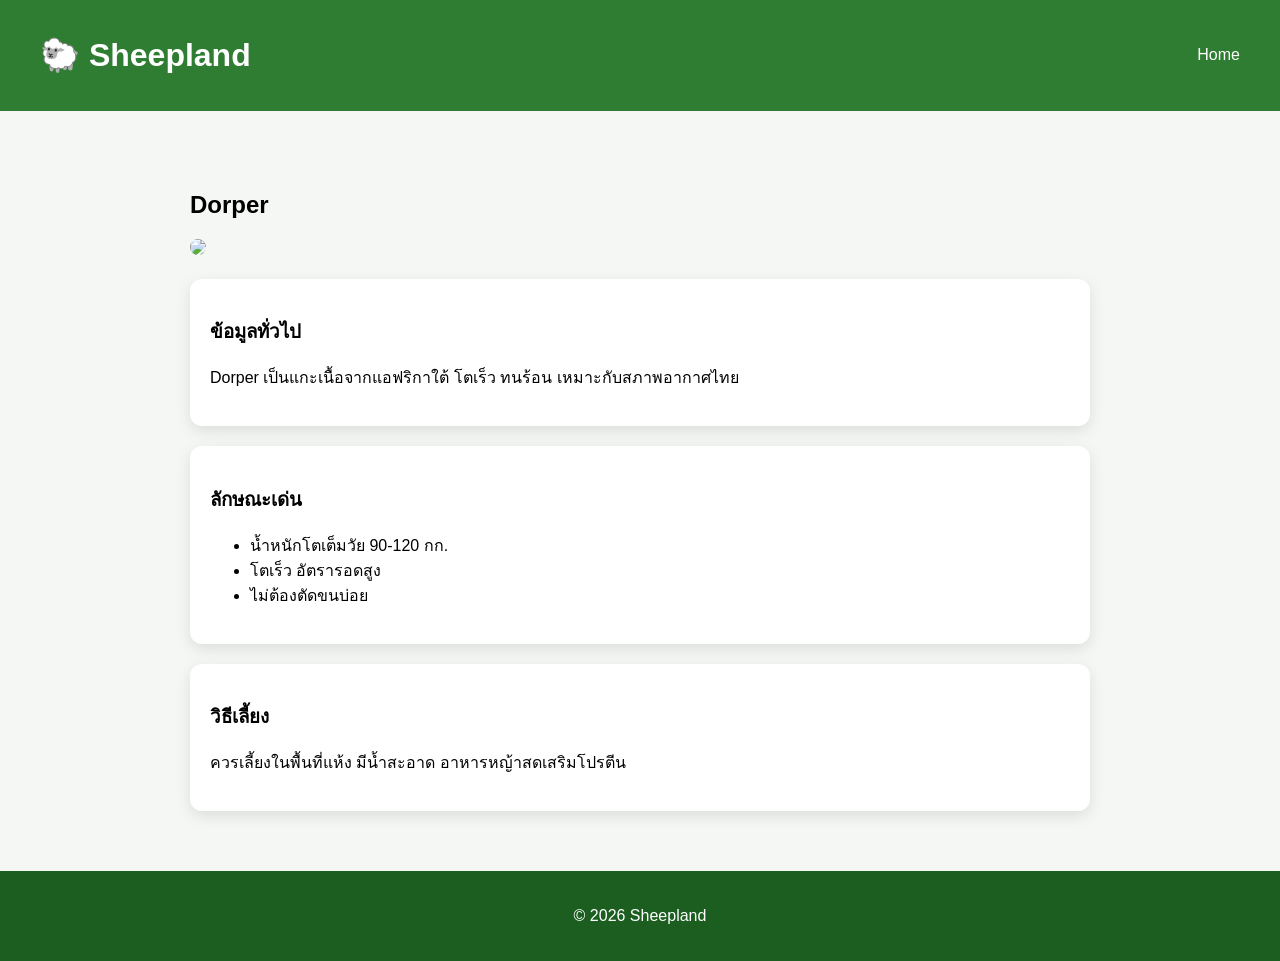
==== dorper.html @ 26e17f70 "first commit" ====
<!DOCTYPE html>
<html lang="th">
<head>
    <meta charset="UTF-8">
    <title>Dorper - Sheepland</title>
    <link rel="stylesheet" href="sheep.css">
</head>
<body>

<header>
    <h1>🐑 Sheepland</h1>
    <nav>
        <a href="index.html">Home</a>
    </nav>
</header>

<section class="detail">
    <h2>Dorper</h2>
    <img src="images/dorper.jpg" class="detail-img">

    <div class="detail-card">
        <h3>ข้อมูลทั่วไป</h3>
        <p>Dorper เป็นแกะเนื้อจากแอฟริกาใต้ โตเร็ว ทนร้อน เหมาะกับสภาพอากาศไทย</p>
    </div>

    <div class="detail-card">
        <h3>ลักษณะเด่น</h3>
        <ul>
            <li>น้ำหนักโตเต็มวัย 90-120 กก.</li>
            <li>โตเร็ว อัตรารอดสูง</li>
            <li>ไม่ต้องตัดขนบ่อย</li>
        </ul>
    </div>

    <div class="detail-card">
        <h3>วิธีเลี้ยง</h3>
        <p>ควรเลี้ยงในพื้นที่แห้ง มีน้ำสะอาด อาหารหญ้าสดเสริมโปรตีน</p>
    </div>
</section>

<footer>
    <p>© 2026 Sheepland</p>
</footer>

</body>
</html>
---- sheep.css ----
body {
    margin: 0;
    font-family: Arial, sans-serif;
    background: #f4f7f3;
}

header {
    background: #2e7d32;
    color: white;
    padding: 15px 40px;
    display: flex;
    justify-content: space-between;
    align-items: center;
}

nav a {
    color: white;
    margin-left: 20px;
    text-decoration: none;
}

nav a:hover {
    text-decoration: underline;
}

.hero {
    text-align: center;
    padding: 80px 20px;
    background: linear-gradient(to right, #81c784, #66bb6a);
    color: white;
}

.note {
    margin-top: 10px;
    font-size: 14px;
    color: #ffe;
}

.breeds {
    padding: 60px 20px;
    text-align: center;
}

.card-container {
    display: flex;
    justify-content: center;
    gap: 30px;
    flex-wrap: wrap;
}

.card {
    background: white;
    width: 280px;
    border-radius: 12px;
    box-shadow: 0 8px 20px rgba(0,0,0,0.1);
    overflow: hidden;
    transition: 0.3s;
}

.card:hover {
    transform: translateY(-8px);
}

.card img {
    width: 100%;
    height: 200px;
    object-fit: cover;
}

.card h3 {
    margin: 15px 0 5px;
}

.card p {
    padding: 0 15px;
}

.btn {
    display: inline-block;
    margin: 15px;
    padding: 8px 15px;
    background: #2e7d32;
    color: white;
    text-decoration: none;
    border-radius: 6px;
}

.btn:hover {
    background: #1b5e20;
}

.visit, .contact {
    padding: 50px 20px;
    text-align: center;
}

form {
    max-width: 400px;
    margin: auto;
    display: flex;
    flex-direction: column;
}

form input, form textarea {
    margin: 10px 0;
    padding: 10px;
}

button {
    padding: 10px;
    background: #2e7d32;
    color: white;
    border: none;
}

button:hover {
    background: #1b5e20;
}

footer {
    background: #1b5e20;
    color: white;
    text-align: center;
    padding: 20px;
}

/* Detail Page */
.detail {
    max-width: 900px;
    margin: 40px auto;
    padding: 20px;
}

.detail-img {
    width: 100%;
    border-radius: 12px;
}

.detail-card {
    background: white;
    padding: 20px;
    margin-top: 20px;
    border-radius: 12px;
    box-shadow: 0 5px 15px rgba(0,0,0,0.1);
}

/* Responsive */
@media (max-width: 768px) {
    .card-container {
        flex-direction: column;
        align-items: center;
    }
}
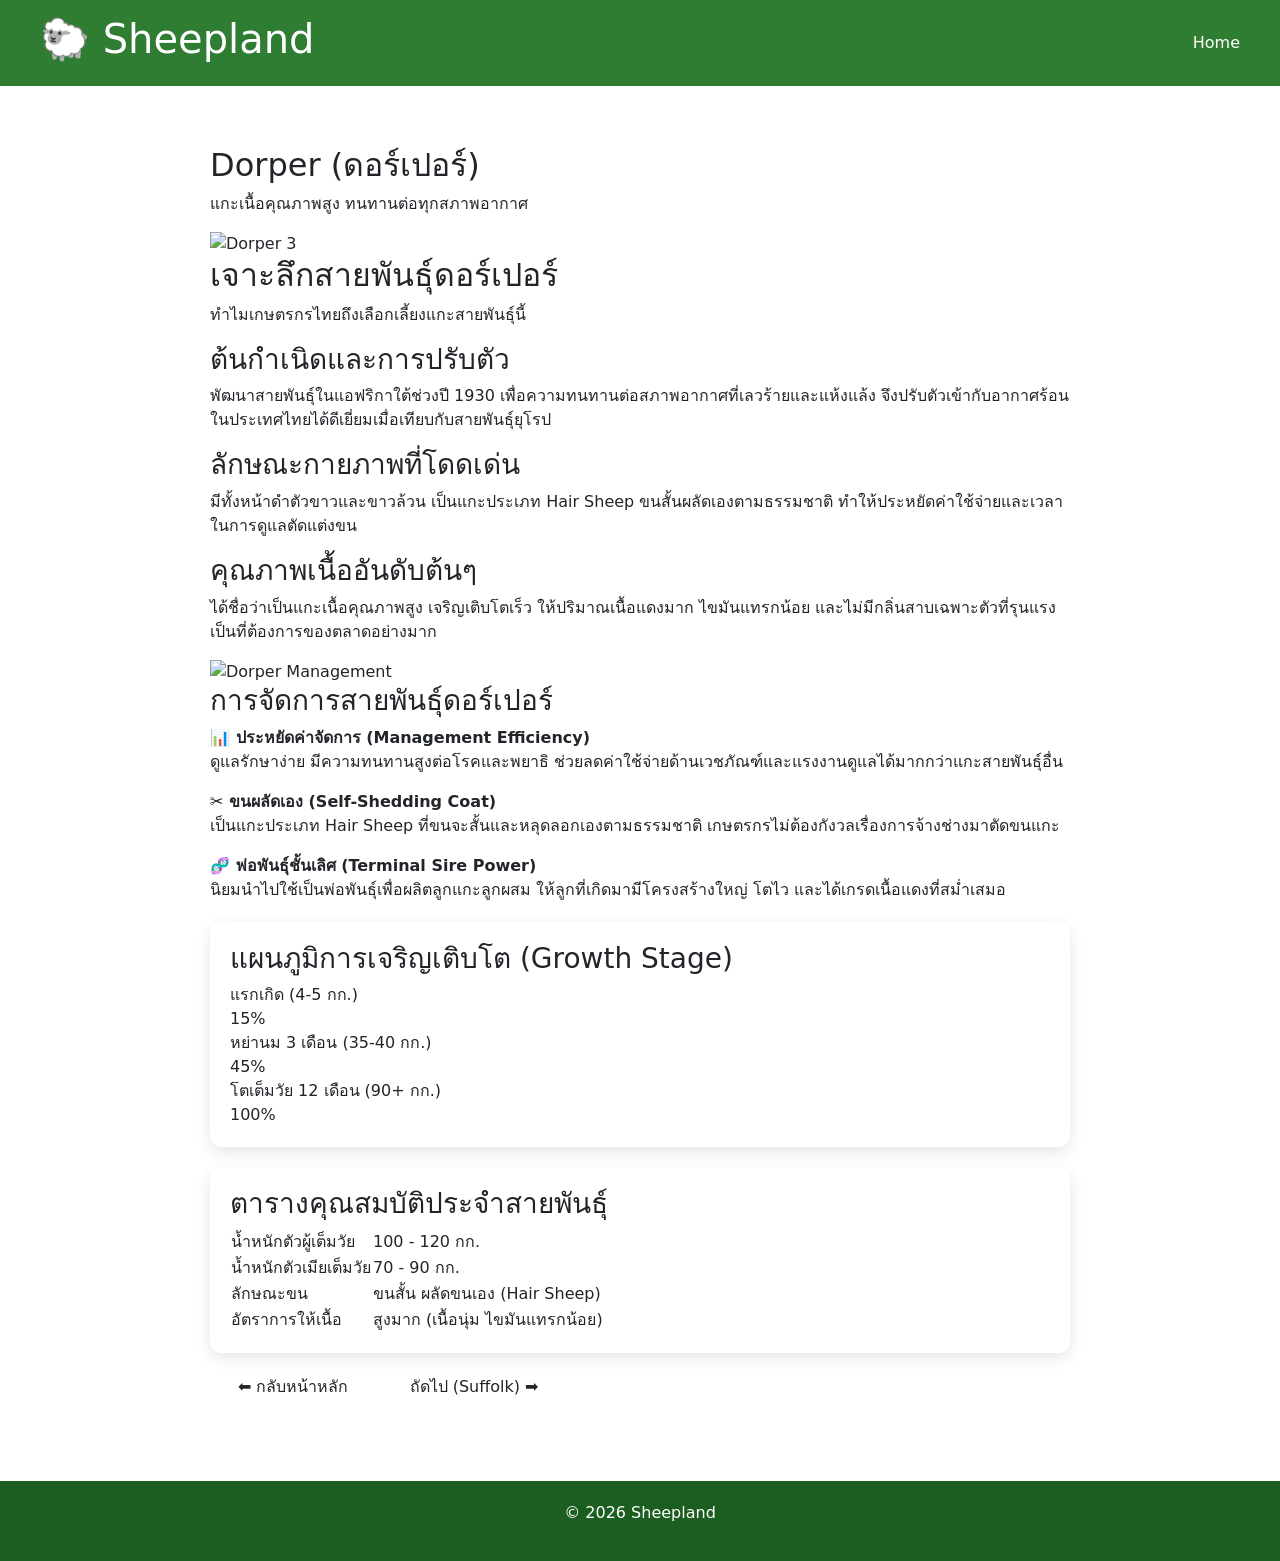
==== commit df18484f: "1" ====
--- a/dorper.html
+++ b/dorper.html
@@ -4,43 +4,123 @@
     <meta charset="UTF-8">
     <title>Dorper - Sheepland</title>
     <link rel="stylesheet" href="sheep.css">
+    <link href="https://cdn.jsdelivr.net/npm/bootstrap@5.3.0/dist/css/bootstrap.min.css" rel="stylesheet">
 </head>
 <body>
 
 <header>
     <h1>🐑 Sheepland</h1>
     <nav>
-        <a href="index.html">Home</a>
+        <a href="sheep.html">Home</a>
     </nav>
 </header>
 
 <section class="detail">
-    <h2>Dorper</h2>
-    <img src="images/dorper.jpg" class="detail-img">
+    <h2>Dorper (ดอร์เปอร์)</h2>
+    <p>แกะเนื้อคุณภาพสูง ทนทานต่อทุกสภาพอากาศ</p>
+
+    <div id="carouselExampleIndicators" class="carousel slide carousel-fade" data-bs-ride="carousel">
+        <div class="carousel-indicators">
+            <button type="button" data-bs-target="#carouselExampleIndicators" data-bs-slide-to="0" class="active"></button>
+            <button type="button" data-bs-target="#carouselExampleIndicators" data-bs-slide-to="1"></button>
+            <button type="button" data-bs-target="#carouselExampleIndicators" data-bs-slide-to="2"></button>
+            <button type="button" data-bs-target="#carouselExampleIndicators" data-bs-slide-to="3"></button>
+        </div>
+        <div class="carousel-inner">
+            <div class="carousel-item active" data-bs-interval="3000">
+                <img src="https://images.unsplash.com/photo-1551411997-1660e89bbec8?w=600&auto=format&fit=crop&q=60" class="d-block w-100" alt="Dorper 3">
+               
+            </div>
+            <div class="carousel-item" data-bs-interval="3000">
+                <img src="https://media.istockphoto.com/id/2236850663/photo/close-up-of-young-santa-in%C3%AAs-and-dorper-crossbreed-lambs-in-a-f.webp?a=1&b=1&s=612x612&w=0&k=20&c=d-0u0GovtqG8oKlbOhr-v-ErlzREtzNomOl_-xntytM=" class="d-block w-100" alt="Dorper 2">
+            </div>
+            <div class="carousel-item" data-bs-interval="3000">
+                 <img src="https://media.istockphoto.com/id/2253951328/th/%E0%B8%A3%E0%B8%B9%E0%B8%9B%E0%B8%96%E0%B9%88%E0%B8%B2%E0%B8%A2/%E0%B9%81%E0%B8%81%E0%B8%B0%E0%B8%94%E0%B8%AD%E0%B8%A3%E0%B9%8C%E0%B9%80%E0%B8%9B%E0%B8%AD%E0%B8%A3%E0%B9%8C%E0%B8%AA%E0%B8%B5%E0%B8%82%E0%B8%B2%E0%B8%A7%E0%B9%81%E0%B8%A5%E0%B8%B0%E0%B8%A5%E0%B8%B9%E0%B8%81%E0%B9%81%E0%B8%81%E0%B8%B0%E0%B8%A2%E0%B8%B7%E0%B8%99%E0%B8%AD%E0%B8%A2%E0%B8%B9%E0%B9%88%E0%B8%94%E0%B9%89%E0%B8%A7%E0%B8%A2%E0%B8%81%E0%B8%B1%E0%B8%99%E0%B8%9A%E0%B8%99%E0%B8%97%E0%B8%B8%E0%B9%88%E0%B8%87%E0%B8%AB%E0%B8%8D%E0%B9%89%E0%B8%B2%E0%B9%80%E0%B8%82%E0%B8%B5%E0%B8%A2%E0%B8%A7%E0%B8%82%E0%B8%88%E0%B8%B5.jpg?s=2048x2048&w=is&k=20&c=WfHb_t6l883QlxvcDRETpbh9RphJu20avu60IqDYiik=" class="d-block w-100" alt="Dorper 1">
+            </div>
+            <div class="carousel-item" data-bs-interval="3000">
+                <img src="https://media.istockphoto.com/id/2236850582/th/%E0%B8%A3%E0%B8%B9%E0%B8%9B%E0%B8%96%E0%B9%88%E0%B8%B2%E0%B8%A2/%E0%B8%9D%E0%B8%B9%E0%B8%87%E0%B9%81%E0%B8%81%E0%B8%B0%E0%B8%9C%E0%B8%AA%E0%B8%A1%E0%B8%9E%E0%B8%B1%E0%B8%99%E0%B8%98%E0%B8%B8%E0%B9%8C-santa-in%C3%AAs-%E0%B9%81%E0%B8%A5%E0%B8%B0-dorper-%E0%B8%97%E0%B8%B5%E0%B9%88%E0%B8%AB%E0%B8%A5%E0%B8%B2%E0%B8%81%E0%B8%AB%E0%B8%A5%E0%B8%B2%E0%B8%A2%E0%B8%84%E0%B8%B7%E0%B8%AD-s.jpg?s=612x612&w=0&k=20&c=ajZ99nZxBukt55h0Uo-0fhQTDlAKCLxbzmcyP5OPqCk=" class="d-block w-100" alt="Dorper 4">
+            </div>
+        </div>
+    </div>
+    <div class="bg-gray">
+        <div class="solution-header">
+            <h2>เจาะลึกสายพันธุ์ดอร์เปอร์</h2>
+            <p>ทำไมเกษตรกรไทยถึงเลือกเลี้ยงแกะสายพันธุ์นี้</p>
+        </div>
+        <div class="solution-content">
+            <div class="item">
+                <h3>ต้นกำเนิดและการปรับตัว</h3>
+                <p>พัฒนาสายพันธุ์ในแอฟริกาใต้ช่วงปี 1930 เพื่อความทนทานต่อสภาพอากาศที่เลวร้ายและแห้งแล้ง จึงปรับตัวเข้ากับอากาศร้อนในประเทศไทยได้ดีเยี่ยมเมื่อเทียบกับสายพันธุ์ยุโรป</p>
+            </div>
+            <div class="item">
+                <h3>ลักษณะกายภาพที่โดดเด่น</h3>
+                <p>มีทั้งหน้าดำตัวขาวและขาวล้วน เป็นแกะประเภท Hair Sheep ขนสั้นผลัดเองตามธรรมชาติ ทำให้ประหยัดค่าใช้จ่ายและเวลาในการดูแลตัดแต่งขน</p>
+            </div>
+            <div class="item">
+                <h3>คุณภาพเนื้ออันดับต้นๆ</h3>
+                <p>ได้ชื่อว่าเป็นแกะเนื้อคุณภาพสูง เจริญเติบโตเร็ว ให้ปริมาณเนื้อแดงมาก ไขมันแทรกน้อย และไม่มีกลิ่นสาบเฉพาะตัวที่รุนแรง เป็นที่ต้องการของตลาดอย่างมาก</p>
+            </div>
+        </div>
+    </div>
+    <div class="feature-section">
+    <div class="feature-image">
+        <img src="https://encrypted-tbn0.gstatic.com/images?q=tbn:ANd9GcSiN2rUJYXJ-jyHqZKy1F8D-0XMUVRprRRwzw&s" alt="Dorper Management">
+    </div>
+    <div class="feature-text">
+        <h3>การจัดการสายพันธุ์ดอร์เปอร์</h3>
+        <div class="feature-item">
+            <strong>📊 ประหยัดค่าจัดการ (Management Efficiency)</strong>
+            <p>ดูแลรักษาง่าย มีความทนทานสูงต่อโรคและพยาธิ ช่วยลดค่าใช้จ่ายด้านเวชภัณฑ์และแรงงานดูแลได้มากกว่าแกะสายพันธุ์อื่น</p>
+        </div>
+        <div class="feature-item">
+            <strong>✂️ ขนผลัดเอง (Self-Shedding Coat)</strong>
+            <p>เป็นแกะประเภท Hair Sheep ที่ขนจะสั้นและหลุดลอกเองตามธรรมชาติ เกษตรกรไม่ต้องกังวลเรื่องการจ้างช่างมาตัดขนแกะ</p>
+        </div>
+        <div class="feature-item">
+            <strong>🧬 พ่อพันธุ์ชั้นเลิศ (Terminal Sire Power)</strong>
+            <p>นิยมนำไปใช้เป็นพ่อพันธุ์เพื่อผลิตลูกแกะลูกผสม ให้ลูกที่เกิดมามีโครงสร้างใหญ่ โตไว และได้เกรดเนื้อแดงที่สม่ำเสมอ</p>
+        </div>
+    </div>
+</div>
+
+
+ <div class="detail-card">
+        <h3>แผนภูมิการเจริญเติบโต (Growth Stage)</h3>
+        <div class="growth-item">
+            <span>แรกเกิด (4-5 กก.)</span>
+            <div class="growth-bar"><div class="growth-fill" style="width: 15%;">15%</div></div>
+        </div>
+        <div class="growth-item">
+            <span>หย่านม 3 เดือน (35-40 กก.)</span>
+            <div class="growth-bar"><div class="growth-fill" style="width: 45%;">45%</div></div>
+        </div>
+        <div class="growth-item">
+            <span>โตเต็มวัย 12 เดือน (90+ กก.)</span>
+            <div class="growth-bar"><div class="growth-fill" style="width: 100%;">100%</div></div>
+        </div>
+    </div>
+
 
     <div class="detail-card">
-        <h3>ข้อมูลทั่วไป</h3>
-        <p>Dorper เป็นแกะเนื้อจากแอฟริกาใต้ โตเร็ว ทนร้อน เหมาะกับสภาพอากาศไทย</p>
+        <h3>ตารางคุณสมบัติประจำสายพันธุ์</h3>
+        <table class="comparison-table">
+            <tr><td>น้ำหนักตัวผู้เต็มวัย</td><td>100 - 120 กก.</td></tr>
+            <tr><td>น้ำหนักตัวเมียเต็มวัย</td><td>70 - 90 กก.</td></tr>
+            <tr><td>ลักษณะขน</td><td>ขนสั้น ผลัดขนเอง (Hair Sheep)</td></tr>
+            <tr><td>อัตราการให้เนื้อ</td><td>สูงมาก (เนื้อนุ่ม ไขมันแทรกน้อย)</td></tr>
+        </table>
     </div>
 
-    <div class="detail-card">
-        <h3>ลักษณะเด่น</h3>
-        <ul>
-            <li>น้ำหนักโตเต็มวัย 90-120 กก.</li>
-            <li>โตเร็ว อัตรารอดสูง</li>
-            <li>ไม่ต้องตัดขนบ่อย</li>
-        </ul>
-    </div>
+   
 
-    <div class="detail-card">
-        <h3>วิธีเลี้ยง</h3>
-        <p>ควรเลี้ยงในพื้นที่แห้ง มีน้ำสะอาด อาหารหญ้าสดเสริมโปรตีน</p>
+    <div class="nav-buttons">
+        <a href="sheep.html" class="btn">⬅ กลับหน้าหลัก</a>
+        <a href="suffolk.html" class="btn">ถัดไป (Suffolk) ➡</a>
     </div>
 </section>
 
-<footer>
-    <p>© 2026 Sheepland</p>
-</footer>
+<footer><p>© 2026 Sheepland</p></footer>
 
+<script src="https://cdn.jsdelivr.net/npm/bootstrap@5.3.0/dist/js/bootstrap.bundle.min.js"></script>
 </body>
 </html>
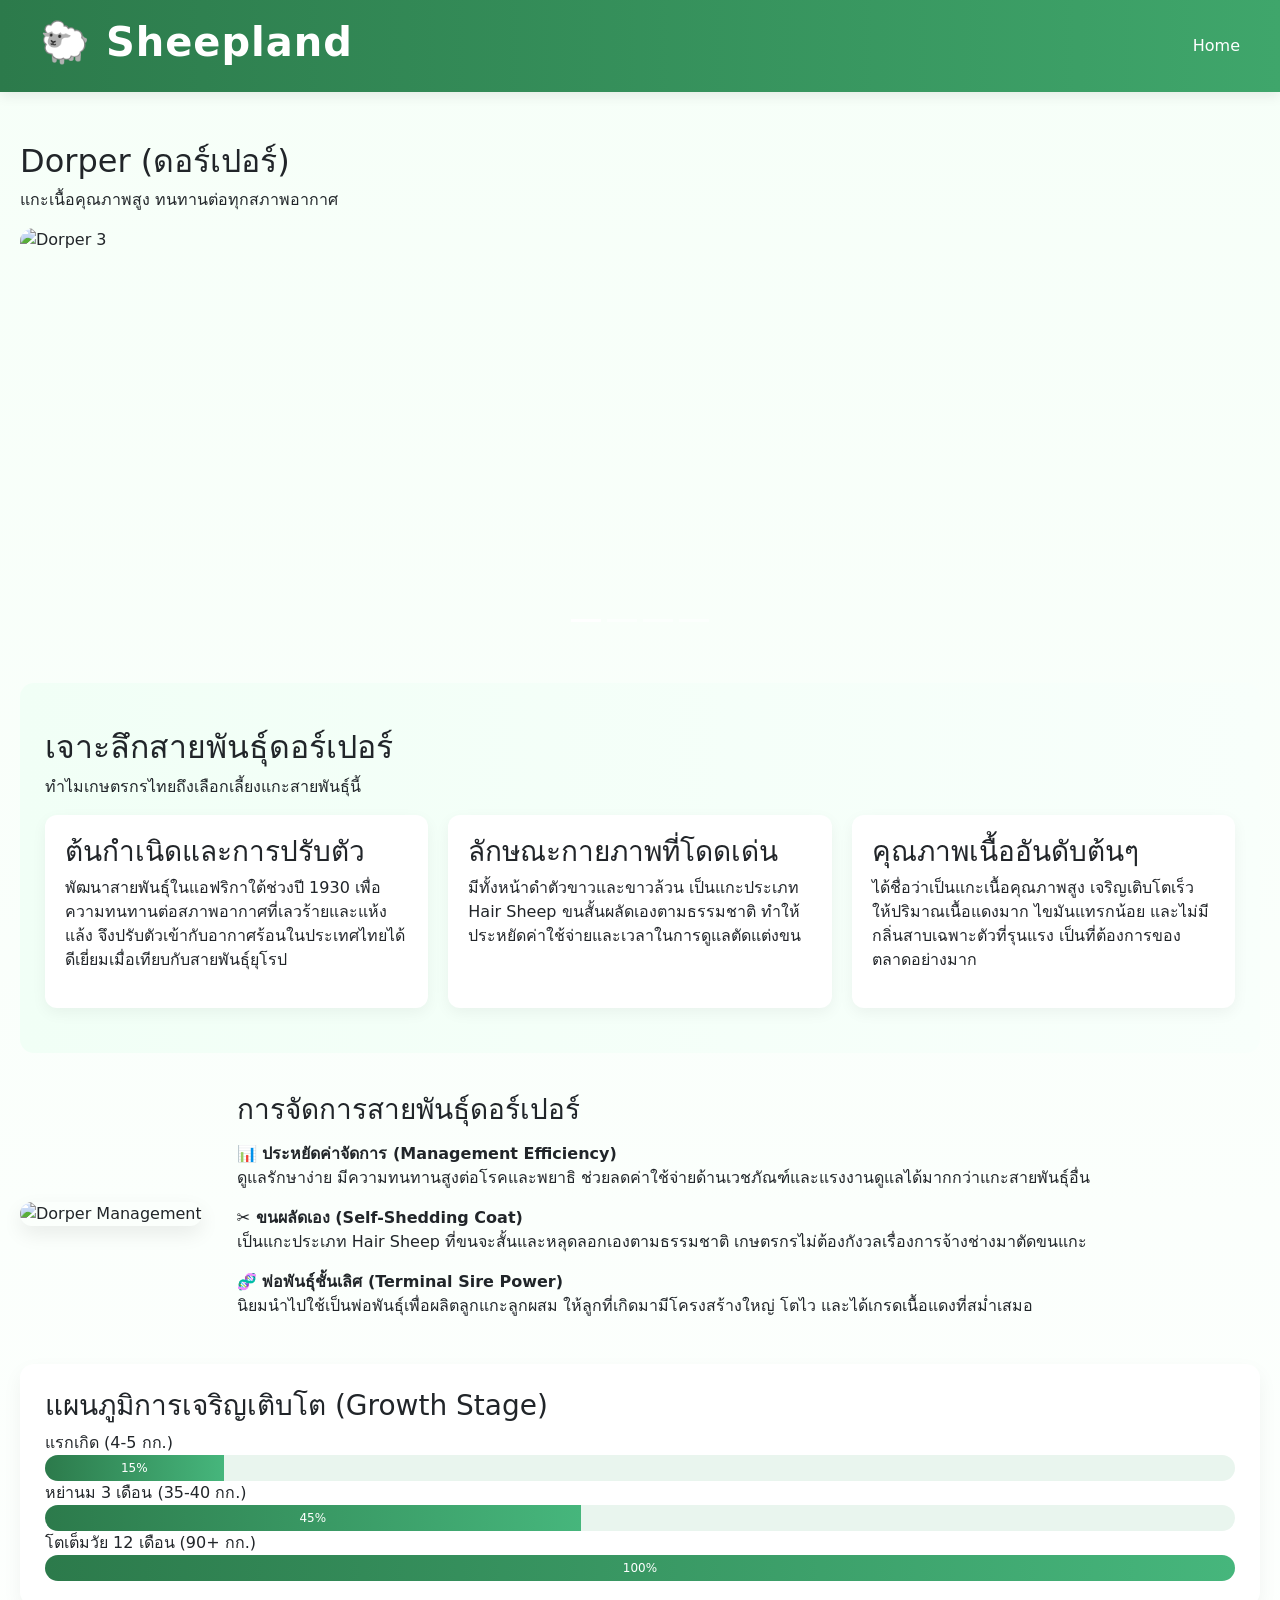
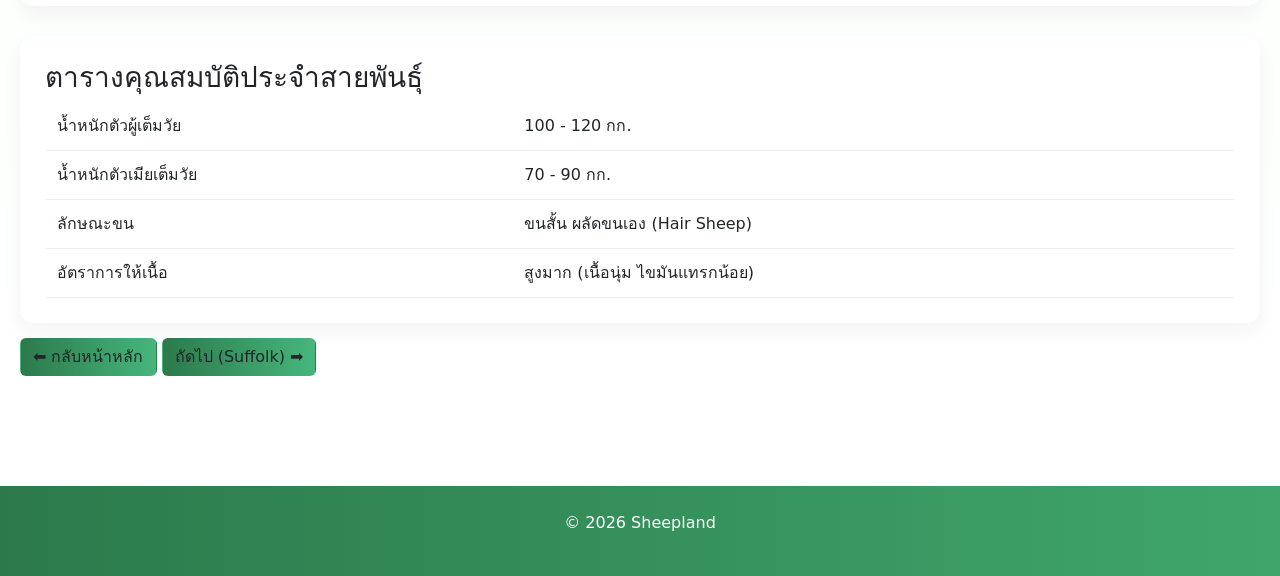
==== commit ed7c68b3: "rename file" ====
--- a/dorper.html
+++ b/dorper.html
@@ -11,7 +11,7 @@
 <header>
     <h1>🐑 Sheepland</h1>
     <nav>
-        <a href="sheep.html">Home</a>
+        <a href="index.html">Home</a>
     </nav>
 </header>
 
--- a/sheep.css
+++ b/sheep.css
@@ -1,43 +1,81 @@
+/* =======================
+   Google Font
+======================= */
+@import url('https://fonts.googleapis.com/css2?family=Kanit:wght@300;400;500;600&display=swap');
+
+* {
+    margin: 0;
+    padding: 0;
+    box-sizing: border-box;
+}
+
 body {
-    margin: 0;
-    font-family: Arial, sans-serif;
-    background: #f4f7f3;
-}
-
+    font-family: "Kanit", sans-serif;
+    background: linear-gradient(to bottom, #f6fff8, #ffffff);
+    color: #2f2f2f;
+}
+
+/* =======================
+   Header
+======================= */
 header {
-    background: #2e7d32;
-    color: white;
-    padding: 15px 40px;
+    background: linear-gradient(90deg, #2c7a4b, #3fa66b);
+    color: white;
+    padding: 18px 40px;
     display: flex;
     justify-content: space-between;
     align-items: center;
+    box-shadow: 0 4px 12px rgba(0,0,0,0.08);
+}
+
+header h1 {
+    font-weight: 600;
+    letter-spacing: 1px;
 }
 
 nav a {
     color: white;
+    text-decoration: none;
     margin-left: 20px;
-    text-decoration: none;
+    font-weight: 500;
+    transition: 0.2s;
 }
 
 nav a:hover {
-    text-decoration: underline;
-}
-
+    opacity: 0.8;
+}
+
+/* =======================
+   Hero
+======================= */
 .hero {
     text-align: center;
-    padding: 80px 20px;
-    background: linear-gradient(to right, #81c784, #66bb6a);
-    color: white;
+    padding: 50px 20px;
+}
+
+.hero-image {
+    width: 100%;
+    max-height: 420px;
+    object-fit: cover;
+    border-radius: 14px;
+    box-shadow: 0 8px 25px rgba(0,0,0,0.12);
+}
+
+.hero h2 {
+    margin-top: 20px;
+    font-weight: 600;
 }
 
 .note {
     margin-top: 10px;
-    font-size: 14px;
-    color: #ffe;
-}
-
+    color: #888;
+}
+
+/* =======================
+   Cards
+======================= */
 .breeds {
-    padding: 60px 20px;
+    padding: 50px 20px;
     text-align: center;
 }
 
@@ -46,108 +84,223 @@
     justify-content: center;
     gap: 30px;
     flex-wrap: wrap;
+    margin-top: 25px;
 }
 
 .card {
     background: white;
+    border-radius: 16px;
     width: 280px;
-    border-radius: 12px;
-    box-shadow: 0 8px 20px rgba(0,0,0,0.1);
+    box-shadow: 0 10px 25px rgba(0,0,0,0.08);
+    transition: 0.3s;
     overflow: hidden;
-    transition: 0.3s;
 }
 
 .card:hover {
     transform: translateY(-8px);
+    box-shadow: 0 15px 35px rgba(0,0,0,0.12);
 }
 
 .card img {
     width: 100%;
-    height: 200px;
+    height: 210px;
     object-fit: cover;
 }
 
 .card h3 {
-    margin: 15px 0 5px;
+    margin-top: 15px;
 }
 
 .card p {
     padding: 0 15px;
 }
 
+/* =======================
+   Buttons
+======================= */
 .btn {
     display: inline-block;
-    margin: 15px;
-    padding: 8px 15px;
-    background: #2e7d32;
+    margin: 15px 0 20px;
+    padding: 9px 18px;
+    background: linear-gradient(90deg, #2c7a4b, #46b67c);
     color: white;
     text-decoration: none;
-    border-radius: 6px;
+    border-radius: 30px;
+    font-size: 14px;
+    transition: 0.2s;
 }
 
 .btn:hover {
-    background: #1b5e20;
-}
-
+    transform: scale(1.05);
+}
+
+/* =======================
+   Sections
+======================= */
 .visit, .contact {
     padding: 50px 20px;
     text-align: center;
-}
-
-form {
-    max-width: 400px;
+    background: #ffffff;
+    margin-top: 20px;
+}
+
+.contact form {
+    max-width: 600px;
+    margin: 20px auto;
+}
+
+.contact form {
+    max-width: 500px;
     margin: auto;
+    text-align: left;
+}
+
+.contact input,
+.contact textarea {
+    width: 100%;
+    padding: 11px;
+    margin-top: 6px;
+    border-radius: 8px;
+    border: 1px solid #ddd;
+}
+
+.contact button {
+    margin-top: 15px;
+    padding: 12px;
+    width: 100%;
+    border: none;
+    background: linear-gradient(90deg, #2c7a4b, #46b67c);
+    color: white;
+    border-radius: 8px;
+}
+
+/* =======================
+   Detail
+======================= */
+.detail {
+    padding: 50px 20px;
+}
+
+.carousel img {
+    height: 420px;
+    object-fit: cover;
+    border-radius: 14px;
+}
+
+/* =======================
+   Gray Section
+======================= */
+.bg-gray {
+    background: linear-gradient(to right, #f1fff6, #f8fffb);
+    padding: 45px 25px;
+    margin-top: 35px;
+    border-radius: 14px;
+}
+
+.solution-content {
     display: flex;
-    flex-direction: column;
-}
-
-form input, form textarea {
-    margin: 10px 0;
-    padding: 10px;
-}
-
-button {
-    padding: 10px;
-    background: #2e7d32;
-    color: white;
-    border: none;
-}
-
-button:hover {
-    background: #1b5e20;
-}
-
-footer {
-    background: #1b5e20;
-    color: white;
-    text-align: center;
+    gap: 20px;
+    flex-wrap: wrap;
+}
+
+.item {
+    flex: 1;
+    min-width: 250px;
+    background: white;
     padding: 20px;
-}
-
-/* Detail Page */
-.detail {
-    max-width: 900px;
-    margin: 40px auto;
-    padding: 20px;
-}
-
-.detail-img {
-    width: 100%;
     border-radius: 12px;
-}
-
+    box-shadow: 0 5px 15px rgba(0,0,0,0.05);
+}
+
+/* =======================
+   Feature
+======================= */
+.feature-section {
+    display: flex;
+    gap: 35px;
+    align-items: center;
+    margin-top: 40px;
+    flex-wrap: wrap;
+}
+
+.feature-image img {
+    width: 420px;
+    max-width: 100%;
+    border-radius: 14px;
+    box-shadow: 0 8px 20px rgba(0,0,0,0.08);
+}
+
+.feature-text {
+    flex: 1;
+}
+
+.feature-item {
+    margin-top: 15px;
+}
+
+/* =======================
+   Detail Card
+======================= */
 .detail-card {
     background: white;
-    padding: 20px;
-    margin-top: 20px;
-    border-radius: 12px;
-    box-shadow: 0 5px 15px rgba(0,0,0,0.1);
-}
-
-/* Responsive */
+    padding: 25px;
+    margin-top: 30px;
+    border-radius: 14px;
+    box-shadow: 0 8px 20px rgba(0,0,0,0.05);
+}
+
+/* =======================
+   Table
+======================= */
+.comparison-table {
+    width: 100%;
+    border-collapse: collapse;
+}
+
+.comparison-table td {
+    border-bottom: 1px solid #eee;
+    padding: 12px;
+}
+
+/* =======================
+   Growth Bar
+======================= */
+.growth-bar {
+    background: #e9f5ee;
+    height: 26px;
+    border-radius: 30px;
+    overflow: hidden;
+}
+
+.growth-fill {
+    background: linear-gradient(90deg, #2c7a4b, #46b67c);
+    height: 100%;
+    color: white;
+    text-align: center;
+    line-height: 26px;
+    font-size: 12px;
+}
+
+/* =======================
+   Footer
+======================= */
+footer {
+    text-align: center;
+    padding: 25px;
+    margin-top: 40px;
+    background: linear-gradient(90deg, #2c7a4b, #3fa66b);
+    color: white;
+}
+
+/* =======================
+   Responsive
+======================= */
 @media (max-width: 768px) {
-    .card-container {
+    header {
         flex-direction: column;
-        align-items: center;
     }
-}+
+    .feature-section {
+        flex-direction: column;
+    }
+}
